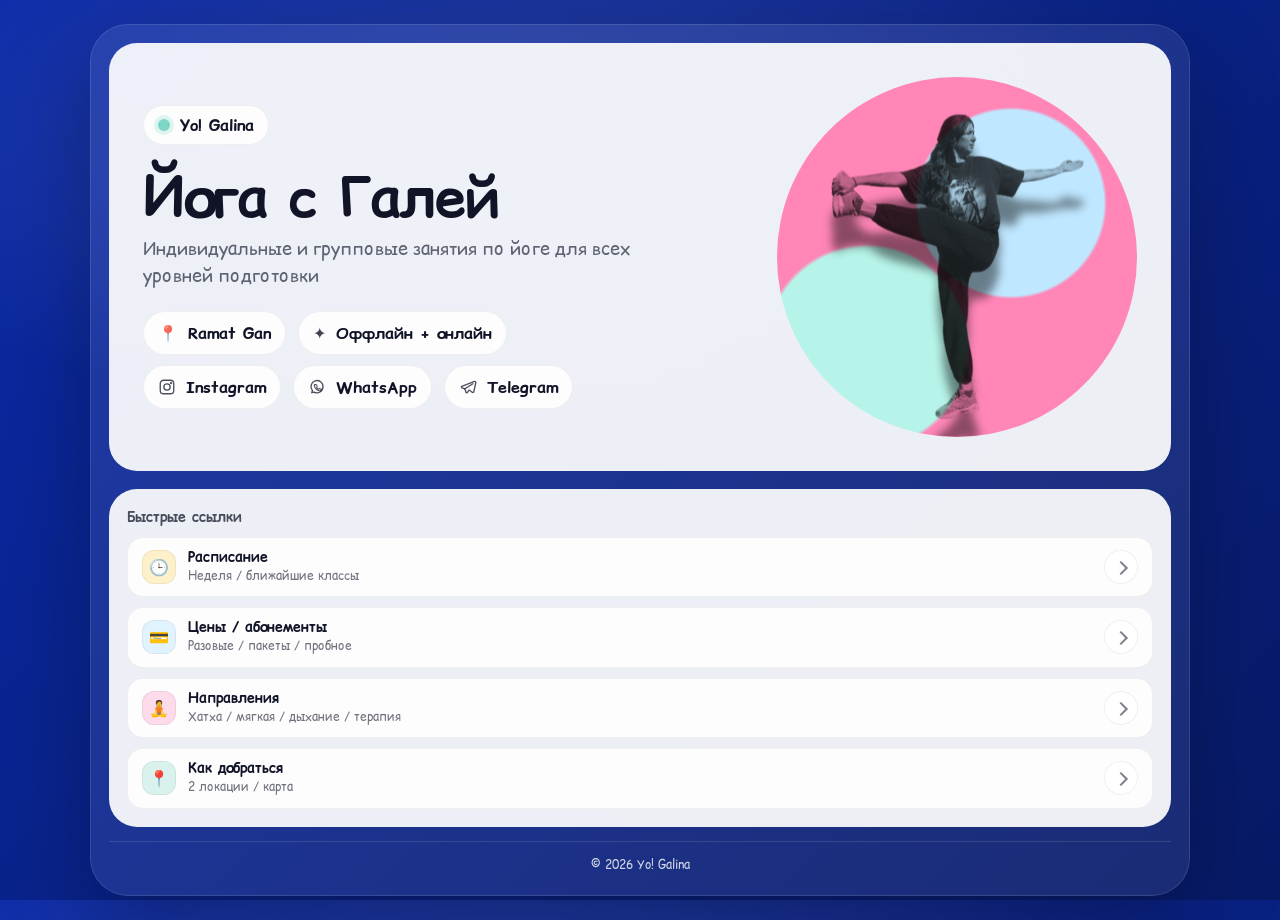
==== docs/index.html @ bf656c21 "v3" ====
<!doctype html>
<html lang="ru">
  <head>
    <meta charset="utf-8" />
    <meta name="viewport" content="width=device-width,initial-scale=1" />
    <title>Yo! Galina</title>
    <link rel="icon" type="image/png" sizes="32x32" href="img/favicon-32.png">
    <link rel="icon" type="image/png" sizes="16x16" href="img/favicon-16.png">
    <link rel="apple-touch-icon" sizes="180x180" href="img/apple-touch-icon.png">
    <link rel="apple-touch-icon" sizes="180x180" href="img/android-chrome-512x512.png">
    <link rel="apple-touch-icon" sizes="180x180" href="img/android-chrome-192x192.png">

    <link rel="preconnect" href="https://fonts.googleapis.com">
    <link rel="preconnect" href="https://fonts.gstatic.com" crossorigin>
    <link href="https://fonts.googleapis.com/css2?family=Comic+Relief:wght@400;700&display=swap" rel="stylesheet">

    <link rel="stylesheet" href="style.css" />
  </head>

  <body>
    <main class="page">
      <section class="window">
        <div class="card">
          <!-- left -->
          <div class="left">
            <div class="brand">
              <span class="dot" aria-hidden="true"></span>
              <span>Yo! Galina</span>
            </div>

            <h1 class="title">Йога с Галей</h1>

            <p class="subtitle">
              Индивидуальные и групповые занятия по йоге для всех уровней подготовки
            </p>

            <div class="chips">
              <div class="chip">
                <span class="chip-ico" aria-hidden="true">📍</span>
                <span>Ramat Gan</span>
              </div>

              <div class="chip">
                <span class="chip-ico" aria-hidden="true">✦</span>
                <span>Оффлайн + онлайн</span>
              </div>
            </div>

            <div class="chips chips--social">
              <a class="chip chip--link" href="https://www.instagram.com/yo_galina/" target="_blank" rel="noreferrer">
                <svg class="ico" aria-hidden="true"><use href="#ico-instagram"></use></svg>
                <span>Instagram</span>
              </a>

              <a class="chip chip--link" href="https://wa.me/972587823076" target="_blank" rel="noreferrer">
                <svg class="ico" aria-hidden="true"><use href="#ico-whatsapp"></use></svg>
                <span>WhatsApp</span>
              </a>

              <a class="chip chip--link" href="https://t.me/yo_galina" target="_blank" rel="noreferrer">
                <svg class="ico" aria-hidden="true"><use href="#ico-telegram"></use></svg>
                <span>Telegram</span>
              </a>
            </div>


          </div>

          <!-- right -->
          <div class="right">
            <div class="hero-circle">
              <!-- поставь свою картинку -->
              <img
                class="hero-img"
                src="img/i1.png"
                alt="Йога"
              />
            </div>
          </div>
        </div>

        <!-- Quick links + accordion -->
        <section class="panel">
          <h2 class="panel__title">Быстрые ссылки</h2>

          <details class="acc">
            <summary class="acc__summary">
              <span class="acc__left">
                <span class="acc__icon acc__icon--yellow" aria-hidden="true">🕒</span>
                <span class="acc__text">
                  <span class="acc__name">Расписание</span>
                  <span class="acc__hint">Неделя / ближайшие классы</span>
                </span>
              </span>
              <span class="acc__chev" aria-hidden="true"></span>
            </summary>

            <div class="acc__body">
              <p class="acc__p">Тут будет контент расписания (текст, ссылки, таблица или кнопка).</p>
            </div>
          </details>

          <details class="acc">
            <summary class="acc__summary">
              <span class="acc__left">
                <span class="acc__icon acc__icon--blue" aria-hidden="true">💳</span>
                <span class="acc__text">
                  <span class="acc__name">Цены / абонементы</span>
                  <span class="acc__hint">Разовые / пакеты / пробное</span>
                </span>
              </span>
              <span class="acc__chev" aria-hidden="true"></span>
            </summary>

            <div class="acc__body">
              <ul class="acc__list">
                <li>Пробное занятие — …</li>
                <li>Разовое — …</li>
                <li>Абонемент — …</li>
              </ul>
            </div>
          </details>

          <details class="acc">
            <summary class="acc__summary">
              <span class="acc__left">
                <span class="acc__icon acc__icon--pink" aria-hidden="true">🧘</span>
                <span class="acc__text">
                  <span class="acc__name">Направления</span>
                  <span class="acc__hint">Хатха / мягкая / дыхание / терапия</span>
                </span>
              </span>
              <span class="acc__chev" aria-hidden="true"></span>
            </summary>

            <div class="acc__body">
              <p class="acc__p">Короткое описание направлений + что взять с собой.</p>
            </div>
          </details>

          <details class="acc">
            <summary class="acc__summary">
              <span class="acc__left">
                <span class="acc__icon acc__icon--mint" aria-hidden="true">📍</span>
                <span class="acc__text">
                  <span class="acc__name">Как добраться</span>
                  <span class="acc__hint">2 локации / карта</span>
                </span>
              </span>
              <span class="acc__chev" aria-hidden="true"></span>
            </summary>

            <div class="acc__body">
              <div class="place">             
                <div class="photos">
                  <!-- <figure class="photo">
                    <img src="img/i3.jpg" alt="Рамат Ган" />
                    <figcaption class="photo__cap">
                      <div class="photo__title">
                        <strong>Рамат Ган,</strong>
                        <span>ул. Сдерот а-елед, 8</span>
                      </div>
                      <a class="place__link" href="https://maps.app.goo.gl/QsadpobBFnYBbNJd9" target="_blank" rel="noreferrer">
                        Посмотреть на карте →
                      </a>
                    </figcaption>
                  </figure> -->

                  <figure class="photo">
                    <a class="photo__link" href="https://maps.app.goo.gl/QsadpobBFnYBbNJd9" target="_blank" rel="noreferrer" aria-label="Открыть на карте"></a>

                    <img src="img/i3.jpg" alt="Рамат Ган" />

                    <figcaption class="photo__cap">
                      <div class="photo__title">
                        <strong>Рамат Ган,</strong>
                        <span>ул. Сдерот а-елед, 8</span>
                      </div>
                      <span class="place__link">Посмотреть на карте →</span>
                    </figcaption>
                  </figure>

                  <figure class="photo">
                    <a class="photo__link" href="https://maps.app.goo.gl/LHcPE7vhMXeEEdWb6" target="_blank" rel="noreferrer" aria-label="Открыть на карте"></a>

                    <img src="img/i2.jpg" alt="Рамат Ган" />

                    <figcaption class="photo__cap">
                      <div class="photo__title">
                        <strong>Парк Яркон,</strong>
                        <span>Шева Таханот</span>
                      </div>
                      <span class="place__link">Посмотреть на карте →</span>
                    </figcaption>
                  </figure>
                </div>
              </div>
            </div>

          </details>
        </section>
        <footer class="window-footer">
          © <span id="year"></span> Yo! Galina
        </footer>
      </section>

    </main>
    <script>
      document.querySelectorAll('.acc').forEach((acc) => {
        const body = acc.querySelector('.acc__body');
        if (!body) return;

        // стартовое состояние для open (чтобы не "прыгало")
        if (acc.hasAttribute('open')) {
          body.style.maxHeight = body.scrollHeight + 'px';
        }

        acc.addEventListener('toggle', () => {
          // закрытие
          if (!acc.open) {
            body.style.maxHeight = body.scrollHeight + 'px';
            requestAnimationFrame(() => (body.style.maxHeight = '0px'));
            return;
          }

          // открытие
          body.style.maxHeight = '0px';
          requestAnimationFrame(() => {
            body.style.maxHeight = body.scrollHeight + 'px';
          });
        });

        // чтобы после открытия контент мог расти (если текст/картинки подгрузятся)
        window.addEventListener('resize', () => {
          if (acc.open) body.style.maxHeight = body.scrollHeight + 'px';
        });
      });
    </script>
    <script>
      document.getElementById('year').textContent = new Date().getFullYear();
    </script>
    <svg xmlns="http://www.w3.org/2000/svg" style="position:absolute;width:0;height:0;overflow:hidden" aria-hidden="true">
      <symbol id="ico-instagram" viewBox="0 0 24 24">
        <path d="M7.5 3h9A4.5 4.5 0 0 1 21 7.5v9A4.5 4.5 0 0 1 16.5 21h-9A4.5 4.5 0 0 1 3 16.5v-9A4.5 4.5 0 0 1 7.5 3Z" fill="none" stroke="currentColor" stroke-width="1.8"/>
        <path d="M12 16.2a4.2 4.2 0 1 1 0-8.4 4.2 4.2 0 0 1 0 8.4Z" fill="none" stroke="currentColor" stroke-width="1.8"/>
        <path d="M17.3 6.9h.01" fill="none" stroke="currentColor" stroke-width="3" stroke-linecap="round"/>
      </symbol>

      <symbol id="ico-whatsapp" viewBox="0 0 24 24">
        <path d="M20 11.8a8 8 0 0 1-11.8 7l-3.2.8.9-3.1A8 8 0 1 1 20 11.8Z" fill="none" stroke="currentColor" stroke-width="1.8" stroke-linejoin="round"/>
        <path d="M9.4 9.2c.2-.5.4-.6.8-.6h.6c.2 0 .5.1.6.4l.7 1.6c.1.2.1.5 0 .7l-.5.6c-.1.2-.2.4 0 .6.5.9 1.3 1.6 2.2 2.1.2.1.4.1.6 0l.7-.5c.2-.1.5-.1.7 0l1.5.7c.3.1.4.4.4.6v.6c0 .4-.2.7-.6.8-.7.3-1.9.3-3.3-.2-1.9-.7-4-2.7-4.9-4.6-.6-1.3-.6-2.6-.3-3.2Z"
              fill="none" stroke="currentColor" stroke-width="1.4" stroke-linejoin="round"/>
      </symbol>

      <symbol id="ico-telegram" viewBox="0 0 24 24">
        <path d="M20.6 4.6 3.8 11.1c-.9.4-.8 1.7.1 2l3.9 1.3 1.5 4.7c.3.9 1.5 1 1.9.2l2.2-3.3 4.2 3.1c.8.6 2 .2 2.2-.8l2.6-12.2c.2-1-.8-1.8-1.8-1.5Z"
              fill="none" stroke="currentColor" stroke-width="1.8" stroke-linejoin="round"/>
        <path d="M7.8 14.4 18.5 7.7" fill="none" stroke="currentColor" stroke-width="1.8" stroke-linecap="round"/>
      </symbol>
    </svg>

  </body>
</html>
---- docs/style.css ----
:root{
  --bg1:#071a66;
  --bg2:#0b2aa8;

  --ink:#111427;
  --muted:rgba(17,20,39,.65);

  --radius-xl:28px;
  --radius-lg:22px;
}

*{ box-sizing:border-box; }
html, body{ height:100%; }

body{
  margin:0;
  font-family:"Comic Relief", system-ui, -apple-system, Segoe UI, Roboto, Arial, sans-serif;
  color:var(--ink);
  background:
    radial-gradient(1200px 500px at 40% 15%, rgba(255,255,255,.12), transparent 60%),
    linear-gradient(135deg, var(--bg2), var(--bg1));
}

/* ===== Layout wrapper ===== */
.page{
  min-height: 100svh;            /* лучше чем 100% для мобилы */
  display:flex;
  justify-content:center;
  align-items:center;
  padding:24px;
}

/* На мобиле не центрируем по вертикали, чтобы не обрезалось */
@media (max-width: 520px){
  .page{
    align-items:flex-start;
    /* flex-direction: column; */
    /* align-items: stretch; */
    padding:14px;
  }
}

/* ===== Outer “window” ===== */
.window{
  width:min(1100px, 100%);
  padding:18px;
  border-radius:calc(var(--radius-xl) + 10px);
  background:rgba(255,255,255,.08);
  box-shadow: 0 30px 90px rgba(0,0,0,.28);
  border:1px solid rgba(255,255,255,.12);
}

/* ===== Card ===== */
.card{
  background:rgba(255,255,255,.92);
  border-radius:var(--radius-xl);
  padding:34px;
  display:flex;
  align-items:center;
  justify-content:space-between;
  gap:30px;
}

/* ===== Left column ===== */
/* .left{
  flex:1 1 520px;
  min-width:280px;
} */

.left{
  flex:1 1 0;
  min-width:0;
}


.brand{
  display:inline-flex;
  align-items:center;
  gap:10px;
  padding:8px 14px;
  border-radius:999px;
  background:rgba(255,255,255,.85);
  border:1px solid rgba(0,0,0,.06);
  font-weight:700;
}

.dot{
  width:12px;
  height:12px;
  border-radius:50%;
  background:#7ed6c7;
  box-shadow:0 0 0 4px rgba(126,214,199,.25);
}

.title{
  margin:24px 0 10px;
  font-size:56px;
  line-height:1.02;
  letter-spacing:-0.02em;
}

.subtitle{
  margin:0 0 22px;
  max-width:520px;
  color:var(--muted);
  font-size:18px;
  line-height:1.45;
}

.chips{
  display:flex;
  flex-wrap:wrap;
  gap:12px;
}

.chip{
  display:inline-flex;
  align-items:center;
  gap:10px;
  padding:10px 14px;
  border-radius:999px;
  background:rgba(255,255,255,.85);
  border:1px solid rgba(0,0,0,.06);
  font-weight:700;
}

.chip-ico{
  opacity:.8;
}

/* ===== Right column ===== */
.right{
  flex:0 0 auto;
  display:flex;
  align-items:center;
  justify-content:center;
}

/* Circle */
.hero-circle{
  width:360px;
  height:360px;
  border-radius:50%;
  background:
    radial-gradient(circle at 65% 35%, #bfe7ff 0 28%, transparent 29%),
    radial-gradient(circle at 25% 75%, #b6f3e8 0 26%, transparent 27%),
    radial-gradient(circle at 50% 50%, #ff86b7 0 68%, #ff86b7 69%);
  position:relative;
  overflow:hidden;
}


.hero-img{
  position:absolute;
  inset:0;
  width:100%;
  height:100%;
  object-fit:contain;
  object-position:center 20%;
  transform: scale(1) translateY(6%);
  transform-origin: center;
  mix-blend-mode:multiply;
  filter: contrast(1.05);
  opacity:.92;
}


/* ===== Adaptive (tablet) ===== */
@media (max-width: 860px){
  .card{
    flex-direction:column;
    align-items:flex-start;
  }

  .right{
    width:100%;
    justify-content:center;
  }

  .hero-circle{
    width:260px;
    height:260px;
  }

  .title{
    font-size:42px;
  }
}

/* ===== Adaptive (mobile) ===== */
@media (max-width: 520px){
  .window{
    padding:12px;
    border-radius:26px;
  }

  .card{
    padding:20px;
    border-radius:22px;
    gap:18px;
  }

  .left{
    min-width:0;
    flex: 1 1 auto;
  }

  .title{
    margin:18px 0 10px;
    font-size:38px;
    line-height:1.02;
  }

  .subtitle{
    font-size:16px;
    margin:0 0 14px;
    max-width:34ch;
  }

  .chips{
    gap:10px;
  }

  .right{
    justify-content:center;
  }

  .hero-circle{
    width:230px;
    height:230px;
    margin-top:6px;
  }
}


/* ===== Bottom panel ===== */
.panel{
  margin-top:18px;
  background:rgba(255,255,255,.92);
  border-radius:var(--radius-xl);
  padding:18px;
}

.panel__title{
  margin:0 0 10px;
  font-size:14px;
  color:rgba(17,20,39,.75);
}

/* Accordion */
.acc{
  border-radius:16px;
  background:rgba(255,255,255,.85);
  border:1px solid rgba(0,0,0,.06);
  overflow:hidden;
}

.acc + .acc{ margin-top:10px; }

.acc__summary{
  list-style:none;
  cursor:pointer;
  display:flex;
  align-items:center;
  justify-content:space-between;
  gap:14px;
  padding:12px 14px;
}

.acc__summary::-webkit-details-marker{ display:none; }

.acc__left{
  display:flex;
  align-items:center;
  gap:12px;
  min-width:0;
}

.acc__icon{
  width:34px;
  height:34px;
  border-radius:12px;
  display:grid;
  place-items:center;
  border:1px solid rgba(0,0,0,.06);
  flex:0 0 auto;
}

.acc__icon--yellow{ background:rgba(255,215,102,.35); }
.acc__icon--blue{ background:rgba(191,231,255,.45); }
.acc__icon--pink{ background:rgba(255,134,183,.28); }
.acc__icon--mint{ background:rgba(126,214,199,.28); }

.acc__text{ min-width:0; }
.acc__name{
  display:block;
  font-weight:700;
  font-size:14px;
  line-height:1.1;
}

.acc__hint{
  display:block;
  font-size:12px;
  color:rgba(17,20,39,.6);
  white-space:nowrap;
  overflow:hidden;
  text-overflow:ellipsis;
  margin-top:2px;
}

/* “Arrow” */
.acc__chev{
  width:34px;
  height:34px;
  border-radius:999px;
  border:1px solid rgba(0,0,0,.06);
  background:rgba(255,255,255,.85);
  position:relative;
  flex:0 0 auto;
}

.acc__chev::before{
  content:"";
  position:absolute;
  inset:0;
  margin:auto;
  width:8px;
  height:8px;
  border-right:2px solid rgba(17,20,39,.55);
  border-bottom:2px solid rgba(17,20,39,.55);
  transform: rotate(-45deg);
  top:1px;
}

.acc[open] .acc__chev{
  transform: rotate(90deg);
}

.acc__body{
  overflow: hidden;
  max-height: 0;
  transition: max-height .28s ease;
  padding: 0 14px;
}

.acc[open] .acc__body{
  padding: 0 14px 14px; 
}

/* чуть приятнее стрелка */
.acc__chev{
  transition: transform .2s ease;
}


.acc__p{
  margin:0;
  color:rgba(17,20,39,.7);
  font-size:14px;
  line-height:1.4;
}

.acc__list{
  margin:0;
  padding-left:18px;
  color:rgba(17,20,39,.7);
  font-size:14px;
  line-height:1.4;
}

/* Place */
.place{
  background:rgba(255,255,255,.75);
  border:1px solid rgba(0,0,0,.06);
  border-radius:14px;
  padding:12px;
}

.place__row{
  display:flex;
  gap:10px;
  align-items:baseline;
  justify-content:space-between;
}

.place__muted{
  color:rgba(17,20,39,.55);
  font-size:12px;
}

.place__link{
  display:inline-block;
  margin-top:8px;
  font-weight:700;
  font-size:12px;
  text-decoration:none;
  color:rgba(17,20,39,.85);
}

/* Photos */
.photos{
  margin-top:12px;
  display:grid;
  gap:12px;
}

/* .photo{
  margin:0;
  border-radius:18px;
  overflow:hidden;
  border:1px solid rgba(0,0,0,.06);
  background:rgba(255,255,255,.75);
}

.photo img{
  display:block;
  width:100%;
  height:auto;
}

.photo__cap{
  padding:10px 12px;
  display:flex;
  flex-direction:column;
  gap:2px;
  font-size:12px;
  color:rgba(17,20,39,.65);
}

.photo__cap strong{
  font-size:13px;
  color:rgba(17,20,39,.9);
} */

/* Photos (cards like in screenshot) */
.photos{
  margin-top:12px;
  display:grid;
  gap:12px;
}

.photo{
  margin:0;
  border-radius:18px;
  border:1px solid rgba(0,0,0,.06);
  background:rgba(255,255,255,.92); /* белый прямоугольник */
  overflow:hidden;
}

/* Фото — отдельным блоком сверху */
.photo img{
  display:block;
  width:100%;
  aspect-ratio: 16 / 9;      /* как у “широкого” фото */
  object-fit:cover;
}

/* Подписи — отдельный белый блок снизу */
.photo__cap{
  padding:12px 12px 14px;
  display:flex;
  flex-direction:column;
  gap:4px;
  font-size:12px;
  color:rgba(17,20,39,.65);
  border-top:1px solid rgba(0,0,0,.06);
}

.photo__cap strong{
  font-size:13px;
  color:rgba(17,20,39,.9);
}



/* Mobile tweaks */
@media (max-width: 520px){
  .panel{ padding:14px; border-radius:22px; }
  .acc__summary{ padding:12px; }
  .acc__hint{ white-space:normal; }
}

.photo{
  position:relative;
  cursor:pointer;
  transition: transform .15s ease, box-shadow .15s ease;
}

.photo__link{
  position:absolute;
  inset:0;
  z-index:1;
}


.photo:hover{
  transform: translateY(-1px);
  box-shadow: 0 8px 24px rgba(0,0,0,.12);
}


.window-footer{
  margin-top:14px;
  padding:14px 0 4px;
  text-align:center;
  font-size:12px;
  color:rgba(255,255,255,.8);
  border-top:1px solid rgba(255,255,255,.12);
}

@media (max-width: 980px){
  .left{ min-width: 0; }
  .hero-circle{ width:300px; height:300px; }
}

.chip--link{ text-decoration:none; color:inherit; }

.ico{
  width:18px;
  height:18px;
  display:block;
  color: rgba(17,20,39,.75);
}

.chips--social{
  margin-top: 10px;
}



.chip{
  transition: transform .15s ease, box-shadow .15s ease, background .15s ease;
  will-change: transform;
}

/* только для кликабельных чипов */
.chip--link:hover{
  transform: translateY(-2px);
  box-shadow: 0 10px 22px rgba(0,0,0,.10);
}

.chip--link:active{
  transform: translateY(0px) scale(.99);
}

.acc__summary{
  transition: transform .15s ease, box-shadow .15s ease, background .15s ease;
  border-radius:16px; /* чтобы тень красиво смотрелась */
  will-change: transform;
}

.acc__summary:hover{
  transform: translateY(-2px);
  box-shadow: 0 10px 22px rgba(0,0,0,.08);
  background: rgba(255,255,255,.92);
}

.acc__summary:active{
  transform: translateY(0px) scale(.995);
}

.acc__chev{
  transition: transform .2s ease;
}

.acc__summary:hover .acc__chev{
  transform: translateX(2px);
}
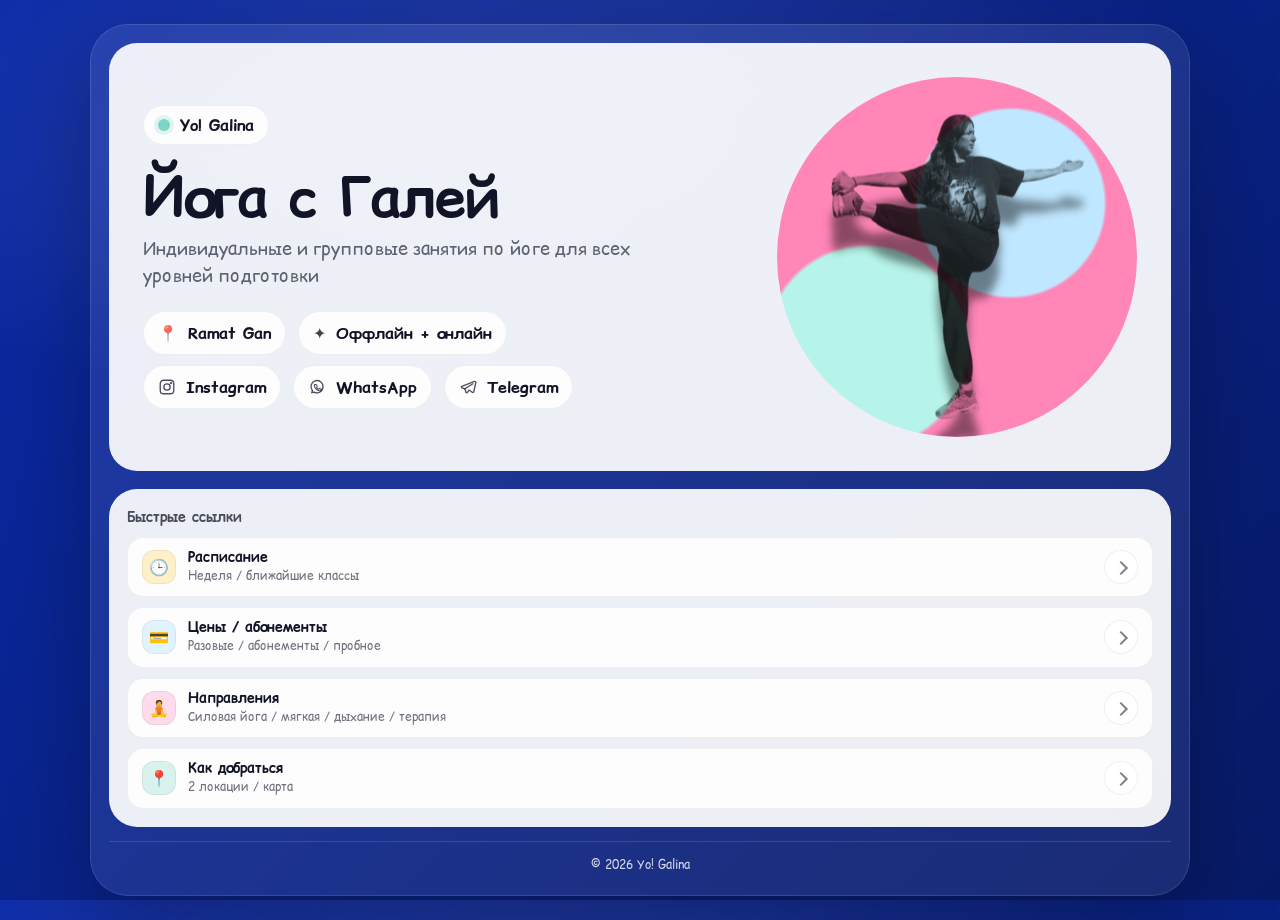
==== commit fe213c30: "v3" ====
--- a/docs/index.html
+++ b/docs/index.html
@@ -4,8 +4,8 @@
     <meta charset="utf-8" />
     <meta name="viewport" content="width=device-width,initial-scale=1" />
     <title>Yo! Galina</title>
-    <link rel="icon" type="image/png" sizes="32x32" href="img/favicon-32.png">
-    <link rel="icon" type="image/png" sizes="16x16" href="img/favicon-16.png">
+    <link rel="icon" type="image/png" sizes="32x32" href="img/favicon-32x32.png">
+    <link rel="icon" type="image/png" sizes="16x16" href="img/favicon-16x16.png">
     <link rel="apple-touch-icon" sizes="180x180" href="img/apple-touch-icon.png">
     <link rel="apple-touch-icon" sizes="180x180" href="img/android-chrome-512x512.png">
     <link rel="apple-touch-icon" sizes="180x180" href="img/android-chrome-192x192.png">
@@ -96,7 +96,12 @@
             </summary>
 
             <div class="acc__body">
-              <p class="acc__p">Тут будет контент расписания (текст, ссылки, таблица или кнопка).</p>
+              <!-- <p class="acc__p">Тут будет контент расписания (текст, ссылки, таблица или кнопка).</p> -->
+              <ul class="acc__list">
+                <li>Среда - Рамат Ган, ул. Сдерот а-елед, 8</li>
+                <li>Среда - Рамат Ган, Шило, 4</li>
+                <li>Суббота - Парк Яркон</li>
+              </ul>
             </div>
           </details>
 
@@ -106,7 +111,7 @@
                 <span class="acc__icon acc__icon--blue" aria-hidden="true">💳</span>
                 <span class="acc__text">
                   <span class="acc__name">Цены / абонементы</span>
-                  <span class="acc__hint">Разовые / пакеты / пробное</span>
+                  <span class="acc__hint">Разовые / абонементы / пробное</span>
                 </span>
               </span>
               <span class="acc__chev" aria-hidden="true"></span>
@@ -114,9 +119,10 @@
 
             <div class="acc__body">
               <ul class="acc__list">
-                <li>Пробное занятие — …</li>
-                <li>Разовое — …</li>
-                <li>Абонемент — …</li>
+                <li>Пробное занятие — бесплатно </li>
+                <li>Разовое — ₪50</li>
+                <li>Абонемент 1 раз в неделю — ₪300</li>
+                <li>Абонемент 2 раза в неделю — ₪400</li>
               </ul>
             </div>
           </details>
@@ -127,14 +133,14 @@
                 <span class="acc__icon acc__icon--pink" aria-hidden="true">🧘</span>
                 <span class="acc__text">
                   <span class="acc__name">Направления</span>
-                  <span class="acc__hint">Хатха / мягкая / дыхание / терапия</span>
-                </span>
-              </span>
-              <span class="acc__chev" aria-hidden="true"></span>
-            </summary>
-
-            <div class="acc__body">
-              <p class="acc__p">Короткое описание направлений + что взять с собой.</p>
+                  <span class="acc__hint">Силовая йога / мягкая / дыхание / терапия</span>
+                </span>
+              </span>
+              <span class="acc__chev" aria-hidden="true"></span>
+            </summary>
+
+            <div class="acc__body">
+              <p class="acc__p">Силовая йога</p>
             </div>
           </details>
 
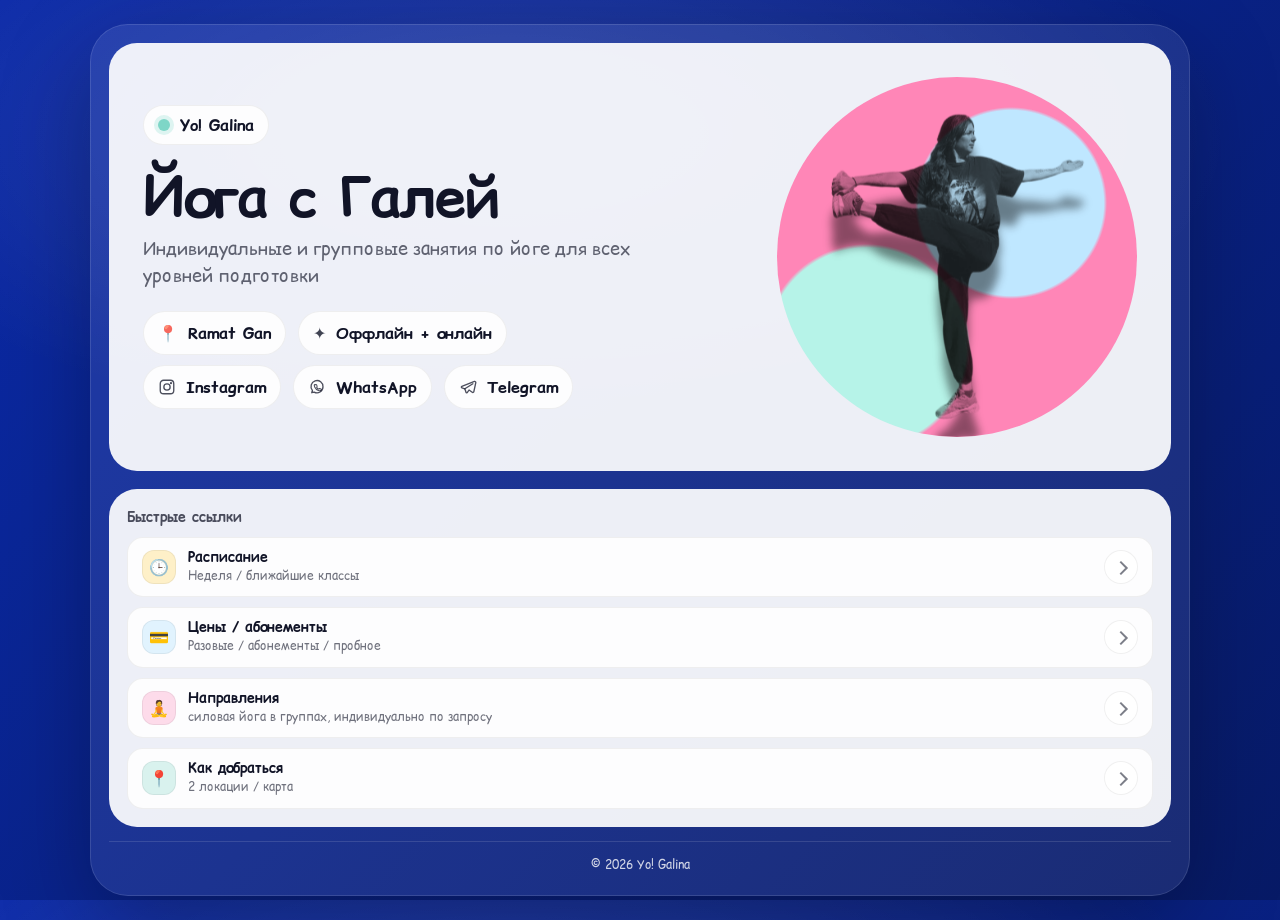
==== commit 1f0a311d: "price info change" ====
--- a/docs/index.html
+++ b/docs/index.html
@@ -120,9 +120,9 @@
             <div class="acc__body">
               <ul class="acc__list">
                 <li>Пробное занятие — бесплатно </li>
-                <li>Разовое — ₪50</li>
-                <li>Абонемент 1 раз в неделю — ₪300</li>
-                <li>Абонемент 2 раза в неделю — ₪400</li>
+                <li>Разовое — ₪70</li>
+                <li>Абонемент на месяц 1 раз в неделю (4 занятия) — ₪220</li>
+                <li>Абонемент на месяц 2 раза в неделю (8 занятий) — ₪350</li>
               </ul>
             </div>
           </details>
@@ -133,7 +133,7 @@
                 <span class="acc__icon acc__icon--pink" aria-hidden="true">🧘</span>
                 <span class="acc__text">
                   <span class="acc__name">Направления</span>
-                  <span class="acc__hint">Силовая йога / мягкая / дыхание / терапия</span>
+                  <span class="acc__hint">силовая йога в группах, индивидуально по запросу</span>
                 </span>
               </span>
               <span class="acc__chev" aria-hidden="true"></span>
@@ -159,19 +159,6 @@
             <div class="acc__body">
               <div class="place">             
                 <div class="photos">
-                  <!-- <figure class="photo">
-                    <img src="img/i3.jpg" alt="Рамат Ган" />
-                    <figcaption class="photo__cap">
-                      <div class="photo__title">
-                        <strong>Рамат Ган,</strong>
-                        <span>ул. Сдерот а-елед, 8</span>
-                      </div>
-                      <a class="place__link" href="https://maps.app.goo.gl/QsadpobBFnYBbNJd9" target="_blank" rel="noreferrer">
-                        Посмотреть на карте →
-                      </a>
-                    </figcaption>
-                  </figure> -->
-
                   <figure class="photo">
                     <a class="photo__link" href="https://maps.app.goo.gl/QsadpobBFnYBbNJd9" target="_blank" rel="noreferrer" aria-label="Открыть на карте"></a>
 
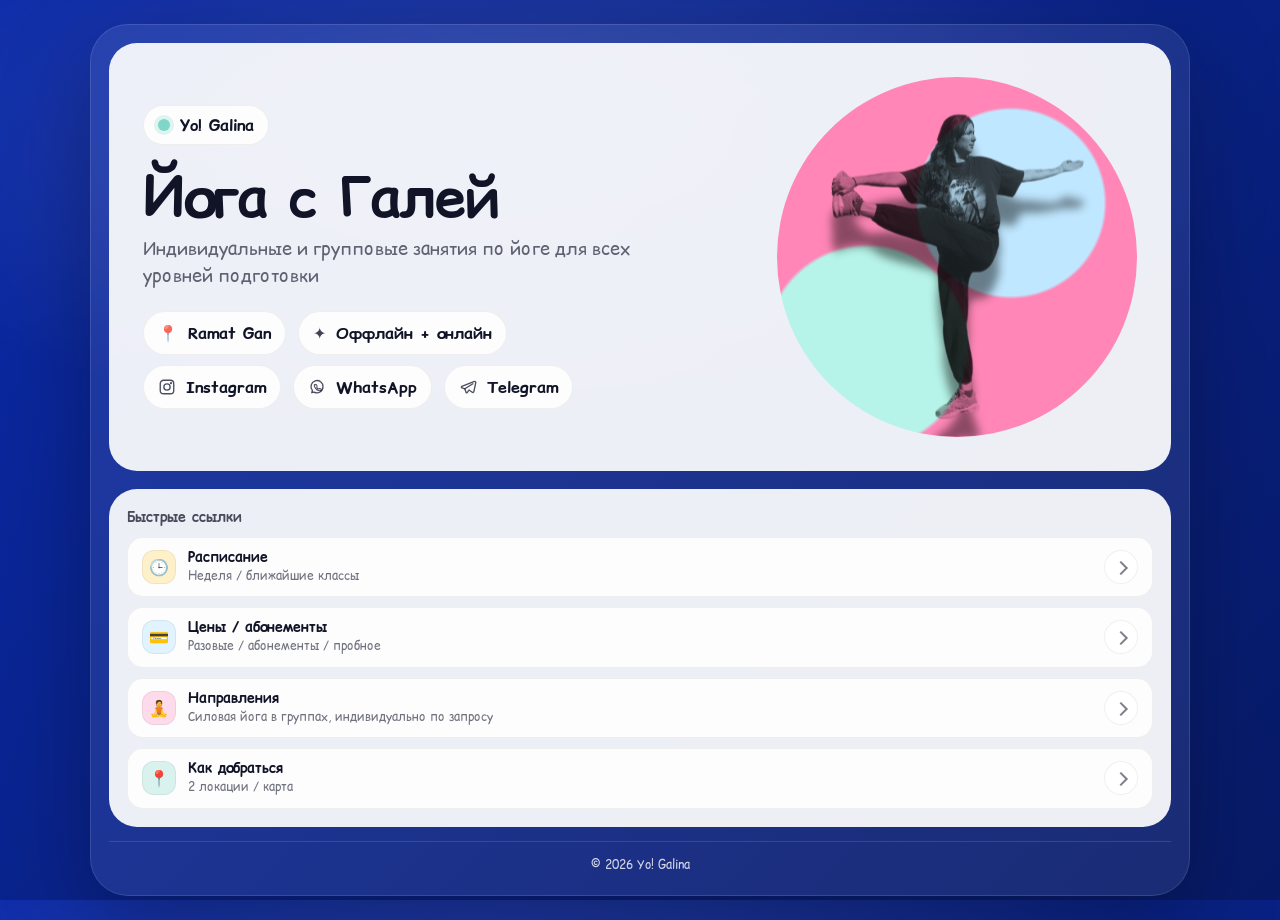
==== commit ad45ee24: "price info change" ====
--- a/docs/index.html
+++ b/docs/index.html
@@ -98,9 +98,9 @@
             <div class="acc__body">
               <!-- <p class="acc__p">Тут будет контент расписания (текст, ссылки, таблица или кнопка).</p> -->
               <ul class="acc__list">
-                <li>Среда - Рамат Ган, ул. Сдерот а-елед, 8</li>
-                <li>Среда - Рамат Ган, Шило, 4</li>
-                <li>Суббота - Парк Яркон</li>
+                <li>Воскресенье - 19:30 - <a href="https://maps.app.goo.gl/u34gE5sqYrJtzWiY6" target="_blank" rel="noreferrer" aria-label="Открыть на карте">Рамат Ган, ул. Шило, 4</a></li>
+                <li>Среда - 19:15 - <a href="https://maps.app.goo.gl/QsadpobBFnYBbNJd9" target="_blank" rel="noreferrer" aria-label="Открыть на карте">Рамат Ган, ул. Сдерот а-елед, 8</a></li>
+                <li>Суббота - 10:00 - <a href="https://maps.app.goo.gl/LHcPE7vhMXeEEdWb6" target="_blank" rel="noreferrer" aria-label="Открыть на карте">Парк Яркон</a></li>
               </ul>
             </div>
           </details>
@@ -133,7 +133,7 @@
                 <span class="acc__icon acc__icon--pink" aria-hidden="true">🧘</span>
                 <span class="acc__text">
                   <span class="acc__name">Направления</span>
-                  <span class="acc__hint">силовая йога в группах, индивидуально по запросу</span>
+                  <span class="acc__hint">Силовая йога в группах, индивидуально по запросу</span>
                 </span>
               </span>
               <span class="acc__chev" aria-hidden="true"></span>
@@ -162,7 +162,7 @@
                   <figure class="photo">
                     <a class="photo__link" href="https://maps.app.goo.gl/QsadpobBFnYBbNJd9" target="_blank" rel="noreferrer" aria-label="Открыть на карте"></a>
 
-                    <img src="img/i3.jpg" alt="Рамат Ган" />
+                    <img src="img/i3.jpg" alt="Рамат Ган, ул. Сдерот а-елед, 8" />
 
                     <figcaption class="photo__cap">
                       <div class="photo__title">
@@ -176,7 +176,7 @@
                   <figure class="photo">
                     <a class="photo__link" href="https://maps.app.goo.gl/LHcPE7vhMXeEEdWb6" target="_blank" rel="noreferrer" aria-label="Открыть на карте"></a>
 
-                    <img src="img/i2.jpg" alt="Рамат Ган" />
+                    <img src="img/i2.jpg" alt="Парк Яркон, Шева Таханот" />
 
                     <figcaption class="photo__cap">
                       <div class="photo__title">
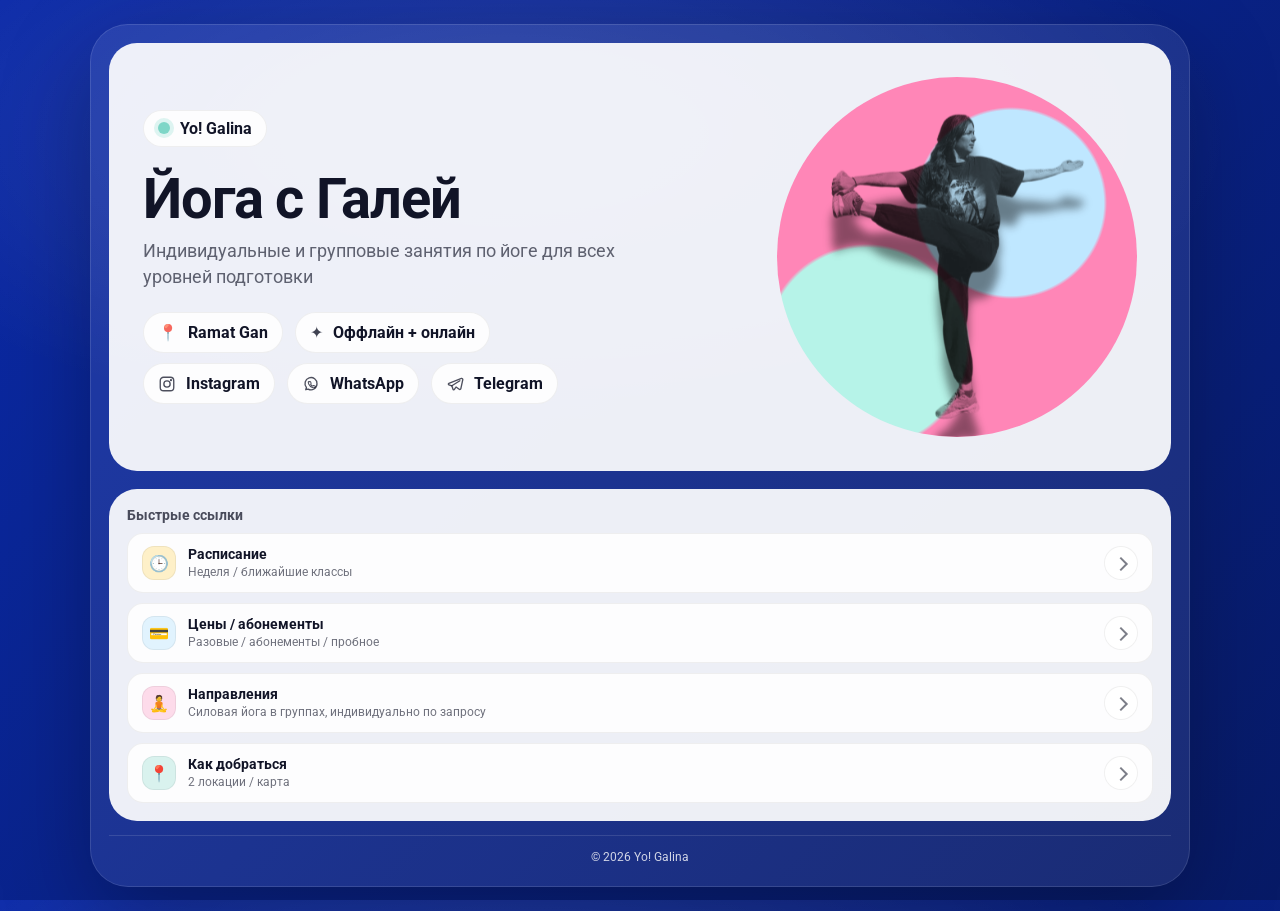
==== commit db31c786: "change font" ====
--- a/docs/index.html
+++ b/docs/index.html
@@ -12,8 +12,7 @@
 
     <link rel="preconnect" href="https://fonts.googleapis.com">
     <link rel="preconnect" href="https://fonts.gstatic.com" crossorigin>
-    <link href="https://fonts.googleapis.com/css2?family=Comic+Relief:wght@400;700&display=swap" rel="stylesheet">
-
+    <link href="https://fonts.googleapis.com/css2?family=Roboto:ital,wght@0,100..900;1,100..900&display=swap" rel="stylesheet">
     <link rel="stylesheet" href="style.css" />
   </head>
 
--- a/docs/style.css
+++ b/docs/style.css
@@ -14,7 +14,7 @@
 
 body{
   margin:0;
-  font-family:"Comic Relief", system-ui, -apple-system, Segoe UI, Roboto, Arial, sans-serif;
+  font-family:"Roboto", system-ui, -apple-system, Segoe UI, Roboto, Arial, sans-serif;
   color:var(--ink);
   background:
     radial-gradient(1200px 500px at 40% 15%, rgba(255,255,255,.12), transparent 60%),
